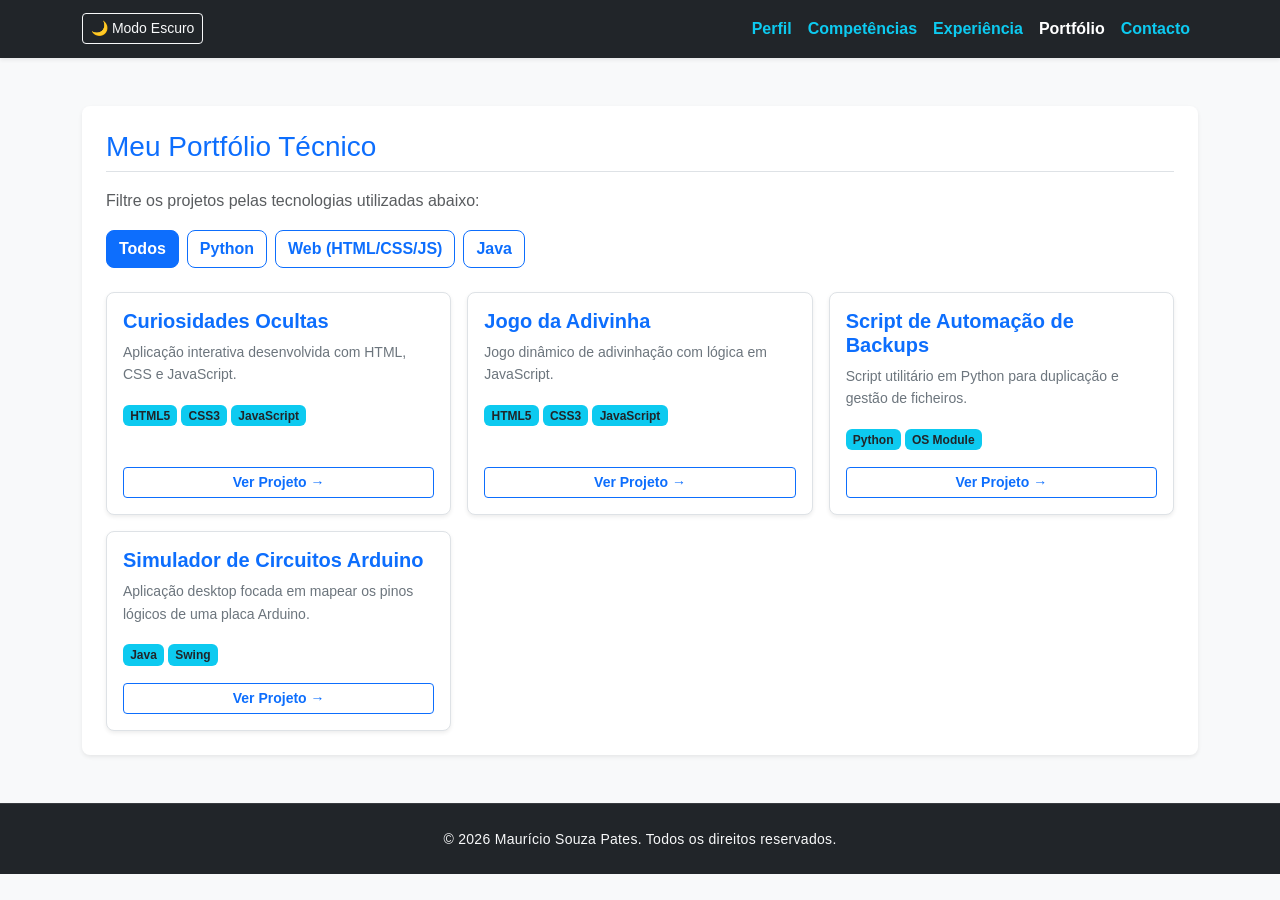
==== portfolio.html @ a105e488 "acerto da pasta de origem" ====
<!DOCTYPE html>
<html lang="pt-PT">
<head>
    <meta charset="UTF-8">
    <meta name="viewport" content="width=device-width, initial-scale=1.0">
    <title>Portfólio Técnico | Maurício Souza Pates</title>
    

    <link rel="stylesheet" href="bootstrap-5.3.8-dist/css/bootstrap.min.css">
    <link rel="stylesheet" href="style.css">
    <link rel="icon" href="img/ico.png" type="image/x-icon">


</head>
<body class="bg-light text-dark">

    <!-- Cabeçalho / Navegação -->
    <header class="navbar navbar-expand-lg navbar-dark bg-dark sticky-top shadow-sm">
        <div class="container position-relative d-flex justify-content-between align-items-center">
            
            <!-- Lado Esquerdo -->
            <div>
                <button id="theme-toggle" class="btn btn-outline-light btn-sm">🌙 Modo Escuro</button>
            </div>

            

            <!-- Lado Direito -->
            <div class="navbar-nav ms-auto">
                <a class="nav-link" href="index.html#perfil">Perfil</a>
                <a class="nav-link" href="index.html#competencias">Competências</a>
                <a class="nav-link" href="index.html#experiencia">Experiência</a>
                <a class="nav-link active text-info fw-bold" href="portfolio.html">Portfólio</a>
                <a class="nav-link" href="index.html#contacto">Contacto</a>
            </div>

        </div>
    </header>

    <main class="container my-5">
        <!-- Secção Portfólio Dinâmico -->
        <section id="portfolio" class="mb-5">
            <div class="card shadow-sm border-0 p-4">
                <h1 class="h3 text-primary border-bottom pb-2 mb-3">Meu Portfólio Técnico</h1>
                <p class="text-muted mb-3">Filtre os projetos pelas tecnologias utilizadas abaixo:</p>
                
                <!-- Botões de Filtragem -->
                <div class="d-flex gap-2 mb-4 flex-wrap">
                    <button class="btn btn-outline-primary btn-filter active" data-filter="all">Todos</button>
                    <button class="btn btn-outline-primary btn-filter" data-filter="Python">Python</button>
                    <button class="btn btn-outline-primary btn-filter" data-filter="Web">Web (HTML/CSS/JS)</button>
                    <button class="btn btn-outline-primary btn-filter" data-filter="Java">Java</button>
                </div>

                <!-- Container Flex/Grid do Bootstrap para Injeção pelo JS -->
                <div id="portfolio-container" class="row g-3">
                    <!-- Ficheiros injetados via script.js -->
                </div>
            </div>
        </section>
    </main>

    <!-- Rodapé -->
    <footer class="bg-dark text-light text-center py-4 mt-auto">
        <div class="container">
            <p class="mb-0 small">&copy; 2026 Maurício Souza Pates. Todos os direitos reservados.</p>
        </div>
    </footer>

    <!-- Scripts -->
    <script src="bootstrap-5.3.8-dist/js/bootstrap.bundle.min.js"></script>
    <script src="script.js"></script>
</body>
</html>
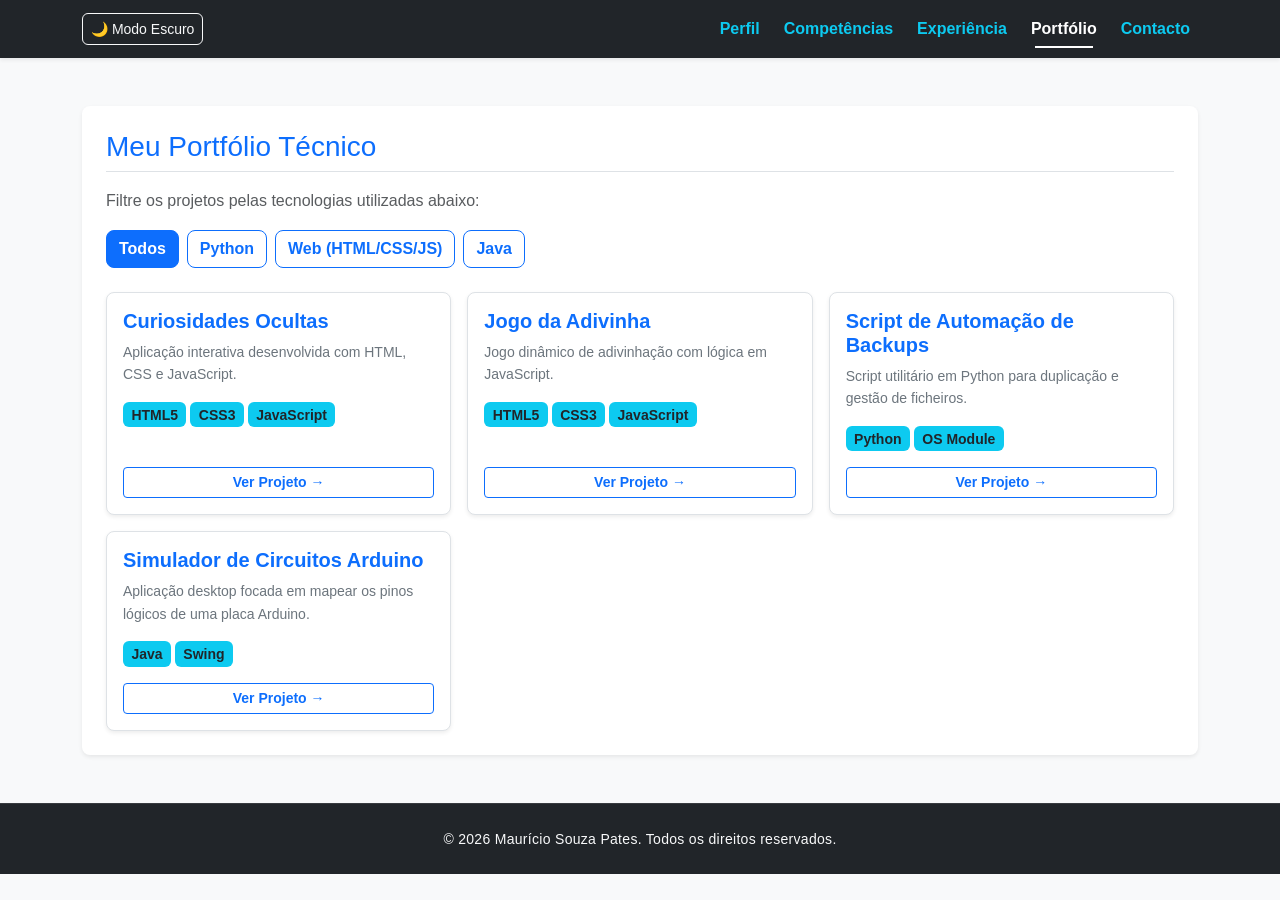
==== commit 42ab7474: "Atualização com os critérios do curso" ====
--- a/portfolio.html
+++ b/portfolio.html
@@ -5,35 +5,44 @@
     <meta name="viewport" content="width=device-width, initial-scale=1.0">
     <title>Portfólio Técnico | Maurício Souza Pates</title>
     
-
     <link rel="stylesheet" href="bootstrap-5.3.8-dist/css/bootstrap.min.css">
     <link rel="stylesheet" href="style.css">
     <link rel="icon" href="img/ico.png" type="image/x-icon">
+</head>
 
+<!-- Toast de Feedback -->
+<div class="toast-container position-fixed bottom-0 end-0 p-3">
+  <div id="filterToast" class="toast align-items-center text-bg-primary border-0" role="alert" aria-live="assertive" aria-atomic="true">
+    <div class="d-flex">
+      <div class="toast-body" id="toastMessage">
+        Filtro aplicado com sucesso!
+      </div>
+      <button type="button" class="btn-close btn-close-white me-2 m-auto" data-bs-dismiss="toast" aria-label="Close"></button>
+    </div>
+  </div>
+</div>
 
-</head>
 <body class="bg-light text-dark">
 
-    <!-- Cabeçalho / Navegação -->
+    <!-- Cabeçalho / Navegação Responsiva -->
     <header class="navbar navbar-expand-lg navbar-dark bg-dark sticky-top shadow-sm">
-        <div class="container position-relative d-flex justify-content-between align-items-center">
+        <div class="container">
+
+            <button id="themeToggle" class="btn-theme">🌙 Modo Escuro</button>
             
-            <!-- Lado Esquerdo -->
-            <div>
-                <button id="theme-toggle" class="btn btn-outline-light btn-sm">🌙 Modo Escuro</button>
-            </div>
+            <button class="navbar-toggler" type="button" data-bs-toggle="collapse" data-bs-target="#navbarNav" aria-controls="navbarNav" aria-expanded="false" aria-label="Alternar navegação">
+                <span class="navbar-toggler-icon"></span>
+            </button>
 
-            
-
-            <!-- Lado Direito -->
-            <div class="navbar-nav ms-auto">
-                <a class="nav-link" href="index.html#perfil">Perfil</a>
-                <a class="nav-link" href="index.html#competencias">Competências</a>
-                <a class="nav-link" href="index.html#experiencia">Experiência</a>
-                <a class="nav-link active text-info fw-bold" href="portfolio.html">Portfólio</a>
-                <a class="nav-link" href="index.html#contacto">Contacto</a>
-            </div>
-
+            <nav class="collapse navbar-collapse" id="navbarNav">
+                <ul class="navbar-menu navbar-nav ms-auto gap-2">
+                    <li class="nav-item"><a class="nav-link" href="index.html#perfil">Perfil</a></li>
+                    <li class="nav-item"><a class="nav-link" href="index.html#competencias">Competências</a></li>
+                    <li class="nav-item"><a class="nav-link" href="index.html#experiencia">Experiência</a></li>
+                    <li class="nav-item"><a class="nav-link active text-info fw-bold" href="portfolio.html">Portfólio</a></li>     
+                    <li class="nav-item"><a class="nav-link" href="index.html#contacto">Contacto</a></li>
+                </ul>
+            </nav>  
         </div>
     </header>
 
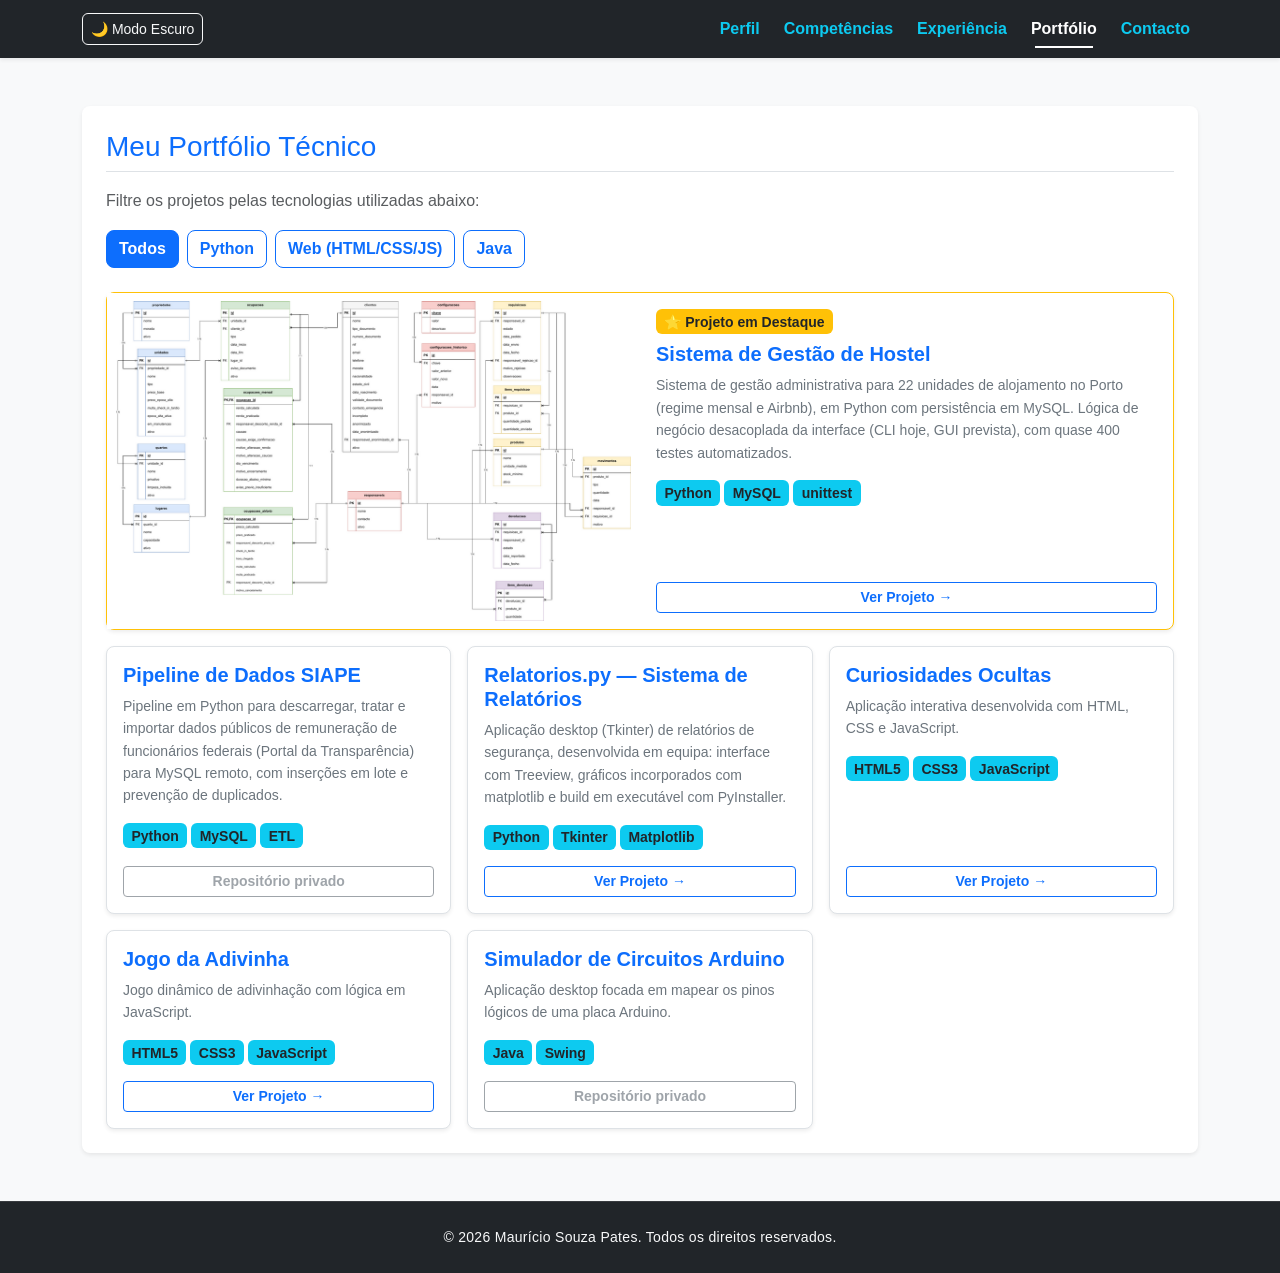
==== commit 8bb7280a: "Atualização do portifolio" ====
--- a/portfolio.html
+++ b/portfolio.html
@@ -4,7 +4,13 @@
     <meta charset="UTF-8">
     <meta name="viewport" content="width=device-width, initial-scale=1.0">
     <title>Portfólio Técnico | Maurício Souza Pates</title>
-    
+
+    <meta name="description" content="Projetos de Maurício Souza Pates em Python, bases de dados MySQL e desenvolvimento web — incluindo um sistema de gestão de alojamento e um pipeline de dados.">
+    <meta property="og:type" content="website">
+    <meta property="og:title" content="Portfólio Técnico | Maurício Souza Pates">
+    <meta property="og:description" content="Projetos em Python, MySQL e desenvolvimento web, produzidos no curso TPSI (IEFP Porto) e em iniciativa própria.">
+    <meta property="og:image" content="https://mauriciopates.github.io/CV_Html/img/Perfil.png">
+
     <link rel="stylesheet" href="bootstrap-5.3.8-dist/css/bootstrap.min.css">
     <link rel="stylesheet" href="style.css">
     <link rel="icon" href="img/ico.png" type="image/x-icon">
@@ -69,6 +75,21 @@
         </section>
     </main>
 
+    <!-- Modal para ampliar a imagem do projeto em destaque -->
+    <div class="modal fade" id="imageModal" tabindex="-1" aria-hidden="true">
+        <div class="modal-dialog modal-xl modal-dialog-centered">
+            <div class="modal-content bg-white">
+                <div class="modal-header">
+                    <h5 class="modal-title text-dark" id="imageModalLabel">Diagrama</h5>
+                    <button type="button" class="btn-close" data-bs-dismiss="modal" aria-label="Close"></button>
+                </div>
+                <div class="modal-body text-center">
+                    <img id="imageModalImg" src="" alt="" class="img-fluid">
+                </div>
+            </div>
+        </div>
+    </div>
+
     <!-- Rodapé -->
     <footer class="bg-dark text-light text-center py-4 mt-auto">
         <div class="container">
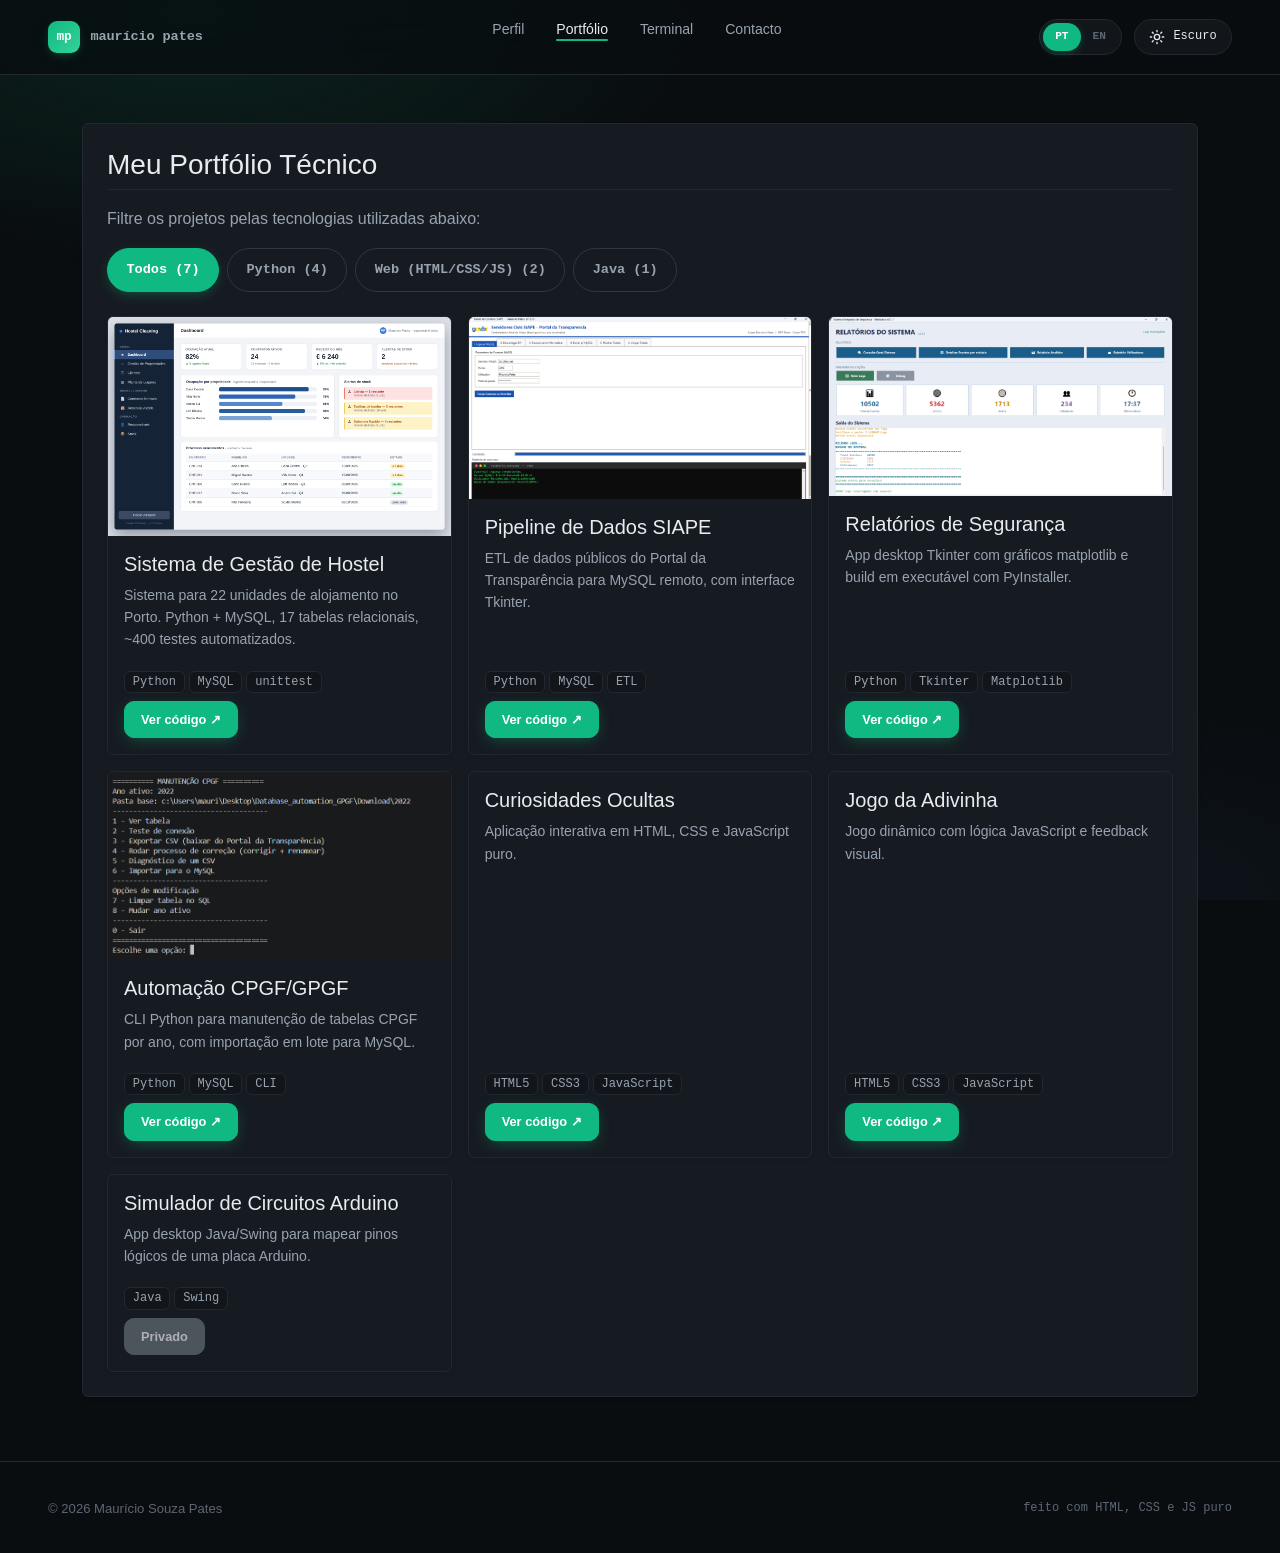
==== commit 6e92451b: "Mudança total de layout e modernização da pagina" ====
--- a/portfolio.html
+++ b/portfolio.html
@@ -4,78 +4,71 @@
     <meta charset="UTF-8">
     <meta name="viewport" content="width=device-width, initial-scale=1.0">
     <title>Portfólio Técnico | Maurício Souza Pates</title>
-
-    <meta name="description" content="Projetos de Maurício Souza Pates em Python, bases de dados MySQL e desenvolvimento web — incluindo um sistema de gestão de alojamento e um pipeline de dados.">
-    <meta property="og:type" content="website">
-    <meta property="og:title" content="Portfólio Técnico | Maurício Souza Pates">
-    <meta property="og:description" content="Projetos em Python, MySQL e desenvolvimento web, produzidos no curso TPSI (IEFP Porto) e em iniciativa própria.">
-    <meta property="og:image" content="https://mauriciopates.github.io/CV_Html/img/Perfil.png">
-
+    <meta name="description" content="Projetos de Maurício Souza Pates em Python, bases de dados MySQL e desenvolvimento web.">
     <link rel="stylesheet" href="bootstrap-5.3.8-dist/css/bootstrap.min.css">
     <link rel="stylesheet" href="style.css">
-    <link rel="icon" href="img/ico.png" type="image/x-icon">
+    <link rel="icon" href="img/favicon.ico" sizes="any">
+    <link rel="icon" type="image/png" sizes="32x32" href="img/favicon-32x32.png">
+    <link rel="icon" type="image/png" sizes="16x16" href="img/favicon-16x16.png">
+    <link rel="apple-touch-icon" sizes="180x180" href="img/apple-touch-icon.png">
+    <script>
+      (function () {
+        try {
+          var saved = localStorage.getItem('theme');
+          document.documentElement.setAttribute('data-theme', saved || 'dark');
+          var lang = localStorage.getItem('lang') || 'pt';
+          document.documentElement.setAttribute('lang', lang === 'pt' ? 'pt-PT' : 'en');
+        } catch (e) { document.documentElement.setAttribute('data-theme', 'dark'); }
+      })();
+    </script>
 </head>
 
-<!-- Toast de Feedback -->
-<div class="toast-container position-fixed bottom-0 end-0 p-3">
-  <div id="filterToast" class="toast align-items-center text-bg-primary border-0" role="alert" aria-live="assertive" aria-atomic="true">
-    <div class="d-flex">
-      <div class="toast-body" id="toastMessage">
-        Filtro aplicado com sucesso!
-      </div>
-      <button type="button" class="btn-close btn-close-white me-2 m-auto" data-bs-dismiss="toast" aria-label="Close"></button>
-    </div>
-  </div>
-</div>
+<body>
 
-<body class="bg-light text-dark">
-
-    <!-- Cabeçalho / Navegação Responsiva -->
-    <header class="navbar navbar-expand-lg navbar-dark bg-dark sticky-top shadow-sm">
-        <div class="container">
-
-            <button id="themeToggle" class="btn-theme">🌙 Modo Escuro</button>
-            
-            <button class="navbar-toggler" type="button" data-bs-toggle="collapse" data-bs-target="#navbarNav" aria-controls="navbarNav" aria-expanded="false" aria-label="Alternar navegação">
-                <span class="navbar-toggler-icon"></span>
+    <nav class="nav">
+        <a href="index.html" class="nav-logo">
+            <span class="logo-mark">mp</span>
+            <span class="logo-text">maurício pates</span>
+        </a>
+        <ul class="nav-links">
+            <li><a href="index.html" data-i18n="nav.profile">Perfil</a></li>
+            <li><a href="portfolio.html" class="active" data-i18n="nav.portfolio">Portfólio</a></li>
+            <li><a href="terminal.html" data-i18n="nav.terminal">Terminal</a></li>
+            <li><a href="contacto.html" data-i18n="nav.contact">Contacto</a></li>
+        </ul>
+        <div class="nav-actions">
+            <div class="lang-switch" role="group" aria-label="Idioma">
+                <button class="lang active" data-lang="pt">PT</button>
+                <button class="lang" data-lang="en">EN</button>
+            </div>
+            <button id="themeToggle" class="theme-toggle" data-i18n-aria="nav.theme.aria" aria-label="Alternar tema">
+                <svg width="16" height="16" viewBox="0 0 24 24" fill="none" stroke="currentColor" stroke-width="2" stroke-linecap="round" stroke-linejoin="round">
+                    <circle cx="12" cy="12" r="4"/>
+                    <path d="M12 2v2M12 20v2M4.93 4.93l1.41 1.41M17.66 17.66l1.41 1.41M2 12h2M20 12h2M6.34 17.66l-1.41 1.41M19.07 4.93l-1.41 1.41"/>
+                </svg>
+                <span id="themeLabel" data-i18n="nav.theme.dark">Escuro</span>
             </button>
-
-            <nav class="collapse navbar-collapse" id="navbarNav">
-                <ul class="navbar-menu navbar-nav ms-auto gap-2">
-                    <li class="nav-item"><a class="nav-link" href="index.html#perfil">Perfil</a></li>
-                    <li class="nav-item"><a class="nav-link" href="index.html#competencias">Competências</a></li>
-                    <li class="nav-item"><a class="nav-link" href="index.html#experiencia">Experiência</a></li>
-                    <li class="nav-item"><a class="nav-link active text-info fw-bold" href="portfolio.html">Portfólio</a></li>     
-                    <li class="nav-item"><a class="nav-link" href="index.html#contacto">Contacto</a></li>
-                </ul>
-            </nav>  
         </div>
-    </header>
+    </nav>
 
     <main class="container my-5">
-        <!-- Secção Portfólio Dinâmico -->
         <section id="portfolio" class="mb-5">
             <div class="card shadow-sm border-0 p-4">
-                <h1 class="h3 text-primary border-bottom pb-2 mb-3">Meu Portfólio Técnico</h1>
-                <p class="text-muted mb-3">Filtre os projetos pelas tecnologias utilizadas abaixo:</p>
-                
-                <!-- Botões de Filtragem -->
+                <h1 class="h3 text-primary border-bottom pb-2 mb-3" data-i18n="portfolio.title">Meu Portfólio Técnico</h1>
+                <p class="text-muted mb-3" data-i18n="portfolio.filter.hint">Filtre os projetos pelas tecnologias utilizadas abaixo:</p>
+
                 <div class="d-flex gap-2 mb-4 flex-wrap">
-                    <button class="btn btn-outline-primary btn-filter active" data-filter="all">Todos</button>
+                    <button class="btn btn-outline-primary btn-filter active" data-filter="all" data-i18n="portfolio.filter.all">Todos</button>
                     <button class="btn btn-outline-primary btn-filter" data-filter="Python">Python</button>
-                    <button class="btn btn-outline-primary btn-filter" data-filter="Web">Web (HTML/CSS/JS)</button>
+                    <button class="btn btn-outline-primary btn-filter" data-filter="Web" data-i18n="portfolio.filter.web">Web (HTML/CSS/JS)</button>
                     <button class="btn btn-outline-primary btn-filter" data-filter="Java">Java</button>
                 </div>
 
-                <!-- Container Flex/Grid do Bootstrap para Injeção pelo JS -->
-                <div id="portfolio-container" class="row g-3">
-                    <!-- Ficheiros injetados via script.js -->
-                </div>
+                <div id="portfolio-container" class="row g-3"></div>
             </div>
         </section>
     </main>
 
-    <!-- Modal para ampliar a imagem do projeto em destaque -->
     <div class="modal fade" id="imageModal" tabindex="-1" aria-hidden="true">
         <div class="modal-dialog modal-xl modal-dialog-centered">
             <div class="modal-content bg-white">
@@ -90,14 +83,13 @@
         </div>
     </div>
 
-    <!-- Rodapé -->
-    <footer class="bg-dark text-light text-center py-4 mt-auto">
-        <div class="container">
-            <p class="mb-0 small">&copy; 2026 Maurício Souza Pates. Todos os direitos reservados.</p>
+    <footer class="footer">
+        <div class="footer-inner">
+            <span>© 2026 Maurício Souza Pates</span>
+            <span class="footer-mono" data-i18n="footer.made">feito com HTML, CSS e JS puro</span>
         </div>
     </footer>
 
-    <!-- Scripts -->
     <script src="bootstrap-5.3.8-dist/js/bootstrap.bundle.min.js"></script>
     <script src="script.js"></script>
 </body>
--- a/style.css
+++ b/style.css
@@ -0,0 +1,1743 @@
+/* ============================================================
+   RESET + VARIÁVEIS
+============================================================ */
+*, *::before, *::after { box-sizing: border-box; margin: 0; padding: 0; }
+
+:root {
+  --bg: #0a0d10;
+  --bg-soft: #12161b;
+  --bg-elev: #161b22;
+  --bg-elev-2: #1c222b;
+  --border: #222831;
+  --border-strong: #2f3742;
+  --text: #e8ecf1;
+  --text-dim: #98a3b0;
+  --text-faint: #5c6773;
+
+  --accent: #10b981;
+  --accent-2: #34d399;
+  --accent-soft: rgba(16, 185, 129, 0.14);
+  --accent-glow: rgba(16, 185, 129, 0.45);
+  --danger: #ef4444;
+
+  --font-sans: 'Inter', -apple-system, BlinkMacSystemFont, 'Segoe UI', sans-serif;
+  --font-mono: 'JetBrains Mono', 'Fira Code', 'SF Mono', Consolas, monospace;
+
+  --radius: 14px;
+  --radius-sm: 8px;
+  --radius-lg: 20px;
+  --transition: 220ms cubic-bezier(0.4, 0, 0.2, 1);
+  --transition-slow: 420ms cubic-bezier(0.22, 1, 0.36, 1);
+
+  --shadow-sm: 0 1px 2px rgba(0, 0, 0, 0.12), 0 2px 6px rgba(0, 0, 0, 0.08);
+  --shadow-md: 0 4px 12px rgba(0, 0, 0, 0.18), 0 12px 32px -12px rgba(0, 0, 0, 0.35);
+  --shadow-lg: 0 20px 60px -20px rgba(0, 0, 0, 0.55), 0 8px 20px -8px rgba(0, 0, 0, 0.3);
+}
+
+[data-theme="light"] {
+  --bg: #f7f8fa;
+  --bg-soft: #eef0f4;
+  --bg-elev: #ffffff;
+  --bg-elev-2: #f9fafb;
+  --border: #e2e5eb;
+  --border-strong: #d0d5de;
+  --text: #0f1419;
+  --text-dim: #4a5560;
+  --text-faint: #8b95a1;
+  --accent: #10b981;
+  --accent-2: #059669;
+  --accent-soft: rgba(16, 185, 129, 0.1);
+  --accent-glow: rgba(16, 185, 129, 0.35);
+  --danger: #ef4444;
+
+  --shadow-sm: 0 1px 2px rgba(15, 20, 25, 0.04), 0 2px 6px rgba(15, 20, 25, 0.03);
+  --shadow-md: 0 4px 12px rgba(15, 20, 25, 0.06), 0 12px 32px -12px rgba(15, 20, 25, 0.1);
+  --shadow-lg: 0 20px 60px -20px rgba(15, 20, 25, 0.18), 0 8px 20px -8px rgba(15, 20, 25, 0.08);
+}
+
+html {
+  scroll-behavior: smooth;
+  scroll-padding-top: 90px;
+}
+
+body {
+  font-family: var(--font-sans);
+  background: var(--bg);
+  color: var(--text);
+  line-height: 1.6;
+  min-height: 100vh;
+  overflow-x: hidden;
+  -webkit-font-smoothing: antialiased;
+  -moz-osx-font-smoothing: grayscale;
+  text-rendering: optimizeLegibility;
+  transition: background var(--transition), color var(--transition);
+  -webkit-tap-highlight-color: transparent;
+}
+
+body::before {
+  content: '';
+  position: fixed;
+  inset: 0;
+  background:
+    radial-gradient(ellipse 70% 50% at 15% 0%, var(--accent-soft), transparent 60%),
+    radial-gradient(ellipse 60% 40% at 85% 100%, rgba(96, 165, 250, 0.05), transparent 60%);
+  pointer-events: none;
+  z-index: 0;
+}
+
+a { color: inherit; text-decoration: none; transition: color var(--transition); }
+.hidden { display: none !important; }
+.mono { font-family: var(--font-mono); }
+
+::selection { background: var(--accent); color: #ffffff; }
+
+:focus-visible {
+  outline: 2px solid var(--accent);
+  outline-offset: 3px;
+  border-radius: 4px;
+}
+
+::-webkit-scrollbar { width: 10px; height: 10px; }
+::-webkit-scrollbar-track { background: transparent; }
+::-webkit-scrollbar-thumb {
+  background: var(--border-strong);
+  border-radius: 10px;
+  border: 2px solid var(--bg);
+}
+::-webkit-scrollbar-thumb:hover { background: var(--accent); }
+
+/* ============================================================
+   BOOT SCREEN
+============================================================ */
+.boot-screen {
+  position: fixed;
+  inset: 0;
+  background: var(--bg);
+  display: flex;
+  align-items: center;
+  justify-content: center;
+  z-index: 9999;
+  transition: opacity 500ms ease, visibility 500ms ease;
+}
+.boot-screen.done { opacity: 0; visibility: hidden; pointer-events: none; }
+
+.boot-inner {
+  width: min(360px, 85vw);
+  position: relative;
+  text-align: center;
+}
+
+.boot-mark {
+  display: flex;
+  justify-content: center;
+  gap: 8px;
+  margin-bottom: 2.25rem;
+}
+.boot-dot {
+  width: 9px;
+  height: 9px;
+  border-radius: 50%;
+  background: var(--accent);
+  animation: bootPulse 1.4s ease-in-out infinite;
+}
+.boot-dot:nth-child(2) { animation-delay: 0.15s; }
+.boot-dot:nth-child(3) { animation-delay: 0.3s; }
+
+@keyframes bootPulse {
+  0%, 100% { opacity: 0.25; transform: scale(0.8); }
+  50% { opacity: 1; transform: scale(1.15); }
+}
+
+.boot-line {
+  display: flex;
+  justify-content: space-between;
+  align-items: baseline;
+  margin-bottom: 0.85rem;
+  font-family: var(--font-mono);
+  font-size: 0.75rem;
+  color: var(--text-dim);
+}
+.boot-label { letter-spacing: 0.05em; text-transform: lowercase; }
+.boot-percent { color: var(--accent); font-weight: 600; font-size: 0.85rem; }
+
+.boot-track {
+  height: 3px;
+  background: var(--border);
+  border-radius: 3px;
+  overflow: hidden;
+  margin-bottom: 1.5rem;
+}
+.boot-bar {
+  height: 100%;
+  width: 0;
+  background: linear-gradient(90deg, var(--accent), #60a5fa);
+  border-radius: 3px;
+  transition: width 250ms ease;
+  box-shadow: 0 0 12px var(--accent-glow);
+}
+
+.boot-log {
+  font-family: var(--font-mono);
+  font-size: 0.7rem;
+  color: var(--text-faint);
+  max-height: 60px;
+  overflow: hidden;
+  text-align: left;
+}
+.boot-log div { margin-bottom: 2px; }
+.boot-log .ok { color: var(--accent); }
+
+.boot-skip {
+  position: absolute;
+  bottom: -3rem;
+  left: 50%;
+  transform: translateX(-50%);
+  background: transparent;
+  border: 1px solid var(--border);
+  color: var(--text-faint);
+  padding: 0.4rem 0.85rem;
+  border-radius: 6px;
+  font-family: var(--font-mono);
+  font-size: 0.7rem;
+  cursor: pointer;
+  transition: all var(--transition);
+}
+.boot-skip:hover { color: var(--accent); border-color: var(--accent); }
+
+/* ============================================================
+   APP
+============================================================ */
+.app { position: relative; z-index: 1; }
+.app.hidden { opacity: 0; pointer-events: none; }
+.app:not(.hidden) { opacity: 1; transition: opacity 600ms ease; }
+
+/* ============================================================
+   NAV
+============================================================ */
+.nav {
+  position: sticky;
+  top: 0;
+  display: flex;
+  align-items: center;
+  justify-content: space-between;
+  padding: 1rem clamp(1rem, 4vw, 3rem);
+  background: color-mix(in srgb, var(--bg) 78%, transparent);
+  backdrop-filter: blur(18px) saturate(140%);
+  -webkit-backdrop-filter: blur(18px) saturate(140%);
+  border-bottom: 1px solid var(--border);
+  z-index: 100;
+}
+.nav-logo {
+  display: flex;
+  align-items: center;
+  gap: 0.65rem;
+  font-weight: 600;
+}
+.logo-mark {
+  display: inline-grid;
+  place-items: center;
+  width: 32px;
+  height: 32px;
+  border-radius: 9px;
+  background: linear-gradient(135deg, var(--accent), var(--accent-2));
+  color: #ffffff;
+  font-family: var(--font-mono);
+  font-size: 0.8rem;
+  font-weight: 700;
+  letter-spacing: -0.02em;
+  box-shadow: 0 4px 12px -4px var(--accent-glow);
+  transition: transform var(--transition);
+}
+.nav-logo:hover .logo-mark { transform: rotate(-6deg) scale(1.05); }
+.logo-text {
+  font-family: var(--font-mono);
+  font-size: 0.85rem;
+  color: var(--text-dim);
+  letter-spacing: -0.01em;
+}
+
+.nav-links {
+  display: flex;
+  gap: 2rem;
+  list-style: none;
+}
+.nav-links a {
+  font-size: 0.88rem;
+  font-weight: 500;
+  color: var(--text-dim);
+  position: relative;
+  padding-bottom: 4px;
+  transition: color var(--transition);
+}
+.nav-links a::after {
+  content: '';
+  position: absolute;
+  left: 0; right: 0; bottom: 0;
+  height: 2px;
+  background: var(--accent);
+  border-radius: 2px;
+  transform: scaleX(0);
+  transform-origin: left;
+  transition: transform var(--transition);
+}
+.nav-links a:hover,
+.nav-links a.active { color: var(--text); }
+.nav-links a:hover::after,
+.nav-links a.active::after { transform: scaleX(1); }
+
+.nav-actions { display: flex; align-items: center; gap: 0.75rem; }
+
+.lang-switch {
+  display: flex;
+  background: var(--bg-soft);
+  border: 1px solid var(--border);
+  border-radius: 999px;
+  padding: 3px;
+}
+.lang {
+  background: transparent;
+  border: none;
+  color: var(--text-faint);
+  font-family: var(--font-mono);
+  font-size: 0.7rem;
+  font-weight: 600;
+  padding: 5px 12px;
+  border-radius: 999px;
+  cursor: pointer;
+  transition: all var(--transition);
+}
+.lang:hover:not(.active) { color: var(--text); }
+.lang.active {
+  background: var(--accent);
+  color: #ffffff;
+  box-shadow: 0 2px 8px -2px var(--accent-glow);
+}
+
+.theme-toggle {
+  display: flex;
+  align-items: center;
+  gap: 0.5rem;
+  background: var(--bg-soft);
+  border: 1px solid var(--border);
+  color: var(--text);
+  padding: 0.45rem 0.9rem;
+  border-radius: 999px;
+  cursor: pointer;
+  font-family: var(--font-mono);
+  font-size: 0.75rem;
+  transition: all var(--transition);
+}
+.theme-toggle:hover {
+  border-color: var(--accent);
+  color: var(--accent);
+  transform: translateY(-1px);
+}
+.theme-toggle svg { transition: transform 500ms cubic-bezier(0.4, 0, 0.2, 1); }
+.theme-toggle:hover svg { transform: rotate(45deg); }
+
+/* ============================================================
+   HERO LANDING
+============================================================ */
+.hero-landing {
+  padding: clamp(2.5rem, 7vw, 6rem) clamp(1rem, 4vw, 3rem) clamp(3rem, 8vw, 6rem);
+  max-width: 1300px;
+  margin: 0 auto;
+}
+.hero-grid {
+  display: grid;
+  grid-template-columns: 1.3fr 1fr;
+  gap: clamp(2rem, 5vw, 5rem);
+  align-items: center;
+}
+
+.hero-eyebrow {
+  display: inline-flex;
+  align-items: center;
+  gap: 0.5rem;
+  padding: 0.45rem 1rem;
+  background: var(--accent-soft);
+  border: 1px solid color-mix(in srgb, var(--accent) 30%, transparent);
+  border-radius: 999px;
+  color: var(--accent-2);
+  font-family: var(--font-mono);
+  font-size: 0.75rem;
+  font-weight: 500;
+  margin-bottom: 1.75rem;
+}
+.pulse-dot {
+  width: 7px;
+  height: 7px;
+  border-radius: 50%;
+  background: var(--accent);
+  box-shadow: 0 0 0 0 var(--accent-glow);
+  animation: pulse 2s ease-out infinite;
+}
+@keyframes pulse {
+  0% { box-shadow: 0 0 0 0 var(--accent-glow); }
+  100% { box-shadow: 0 0 0 10px transparent; }
+}
+
+.hero-name {
+  font-size: clamp(2.5rem, 6vw, 4.5rem);
+  font-weight: 800;
+  line-height: 1.05;
+  letter-spacing: -0.035em;
+  margin-bottom: 1.25rem;
+}
+.hero-surname {
+  font-family: var(--font-mono);
+  color: var(--accent);
+  font-weight: 600;
+  letter-spacing: -0.02em;
+}
+.hero-role {
+  font-size: 1rem;
+  color: var(--text-dim);
+  margin-bottom: 1.75rem;
+}
+.hero-role .mono { color: var(--text); font-weight: 600; }
+
+.hero-bio {
+  font-size: 1rem;
+  color: var(--text-dim);
+  max-width: 580px;
+  margin-bottom: 2.25rem;
+  line-height: 1.7;
+}
+.hero-bio strong { color: var(--text); font-weight: 600; }
+
+.hero-cta {
+  display: flex;
+  gap: 0.75rem;
+  flex-wrap: wrap;
+  margin-bottom: 3rem;
+}
+
+.hero-stats {
+  display: flex;
+  gap: clamp(1.75rem, 4vw, 3.5rem);
+  padding-top: 2rem;
+  border-top: 1px solid var(--border);
+}
+.stat { display: flex; flex-direction: column; }
+.stat-num {
+  font-family: var(--font-mono);
+  font-size: clamp(1.6rem, 3vw, 2.1rem);
+  font-weight: 700;
+  color: var(--text);
+  letter-spacing: -0.02em;
+  line-height: 1;
+  margin-bottom: 0.45rem;
+}
+.stat-lbl {
+  font-size: 0.7rem;
+  text-transform: uppercase;
+  letter-spacing: 0.12em;
+  color: var(--text-faint);
+}
+
+.hero-photo-frame {
+  position: relative;
+  border-radius: var(--radius-lg);
+  overflow: hidden;
+  aspect-ratio: 4/5;
+  border: 1px solid var(--border);
+  box-shadow: var(--shadow-lg);
+  transition: transform var(--transition-slow), box-shadow var(--transition-slow);
+}
+.hero-photo-frame:hover {
+  transform: translateY(-4px);
+  box-shadow:
+    0 30px 70px -20px rgba(0, 0, 0, 0.65),
+    0 0 0 1px color-mix(in srgb, var(--accent) 25%, transparent) inset;
+}
+.hero-photo-frame::before {
+  content: '';
+  position: absolute;
+  inset: 0;
+  background: linear-gradient(180deg, transparent 55%, rgba(0, 0, 0, 0.7) 100%);
+  z-index: 1;
+  pointer-events: none;
+}
+.hero-photo {
+  width: 100%;
+  height: 100%;
+  object-fit: cover;
+  display: block;
+}
+.hero-photo-badge {
+  position: absolute;
+  bottom: 1rem;
+  left: 1rem;
+  right: 1rem;
+  z-index: 2;
+  display: flex;
+  align-items: center;
+  gap: 0.55rem;
+  padding: 0.65rem 1rem;
+  background: rgba(10, 13, 16, 0.6);
+  backdrop-filter: blur(10px);
+  -webkit-backdrop-filter: blur(10px);
+  border: 1px solid rgba(255, 255, 255, 0.08);
+  border-radius: 10px;
+  color: #ffffff;
+  font-family: var(--font-mono);
+  font-size: 0.72rem;
+}
+.badge-dot {
+  width: 6px;
+  height: 6px;
+  border-radius: 50%;
+  background: var(--accent);
+  flex-shrink: 0;
+  box-shadow: 0 0 8px var(--accent-glow);
+}
+
+.hero-marquee {
+  margin-top: clamp(3.5rem, 6vw, 5.5rem);
+  overflow: hidden;
+  border-top: 1px solid var(--border);
+  border-bottom: 1px solid var(--border);
+  padding: 1.1rem 0;
+  mask-image: linear-gradient(90deg, transparent, #000 10%, #000 90%, transparent);
+  -webkit-mask-image: linear-gradient(90deg, transparent, #000 10%, #000 90%, transparent);
+}
+.marquee-track {
+  display: flex;
+  gap: 1.75rem;
+  animation: marquee 50s linear infinite;
+  white-space: nowrap;
+  font-family: var(--font-mono);
+  font-size: 0.85rem;
+  color: var(--text-faint);
+}
+.marquee-track span:nth-child(even) { color: var(--accent); opacity: 0.7; }
+@keyframes marquee {
+  from { transform: translateX(0); }
+  to { transform: translateX(-50%); }
+}
+
+/* ============================================================
+   SECTIONS
+============================================================ */
+.section {
+  padding: clamp(3.5rem, 7vw, 6rem) clamp(1rem, 4vw, 3rem);
+  max-width: 1300px;
+  margin: 0 auto;
+}
+.section-head { margin-bottom: 2.75rem; }
+.section-head-row {
+  display: flex;
+  justify-content: space-between;
+  align-items: end;
+  gap: 1rem;
+  flex-wrap: wrap;
+}
+.section-tag {
+  font-family: var(--font-mono);
+  font-size: 0.8rem;
+  color: var(--accent);
+  display: block;
+  margin-bottom: 0.6rem;
+  letter-spacing: 0.02em;
+}
+.section-head h2,
+.terminal-page-head h1,
+.contact-page-head h1 {
+  font-size: clamp(1.75rem, 4vw, 2.5rem);
+  font-weight: 700;
+  letter-spacing: -0.025em;
+  margin-bottom: 0.6rem;
+  line-height: 1.15;
+}
+.section-sub {
+  color: var(--text-dim);
+  font-size: 0.95rem;
+  max-width: 620px;
+  line-height: 1.65;
+}
+.section-sub code {
+  font-family: var(--font-mono);
+  background: var(--accent-soft);
+  color: var(--accent-2);
+  padding: 2px 7px;
+  border-radius: 5px;
+  font-size: 0.85em;
+}
+
+/* ============================================================
+   STACK
+============================================================ */
+.stack-icons {
+  display: grid;
+  grid-template-columns: repeat(auto-fit, minmax(120px, 1fr));
+  gap: 1rem;
+}
+.stack-item {
+  display: flex;
+  flex-direction: column;
+  align-items: center;
+  justify-content: center;
+  gap: 0.85rem;
+  padding: 1.5rem 0.85rem;
+  background: var(--bg-elev);
+  border: 1px solid var(--border);
+  border-radius: var(--radius);
+  transition: all var(--transition);
+  cursor: default;
+  position: relative;
+  overflow: hidden;
+}
+.stack-item::before {
+  content: '';
+  position: absolute;
+  inset: 0;
+  background: radial-gradient(circle at 50% 0%, var(--accent-soft), transparent 70%);
+  opacity: 0;
+  transition: opacity var(--transition);
+  pointer-events: none;
+}
+.stack-item:hover {
+  border-color: color-mix(in srgb, var(--accent) 40%, transparent);
+  transform: translateY(-5px);
+  box-shadow: 0 16px 36px -16px var(--accent-glow), var(--shadow-md);
+}
+.stack-item:hover::before { opacity: 1; }
+.stack-item img {
+  width: 48px;
+  height: 48px;
+  object-fit: contain;
+  transition: transform 400ms cubic-bezier(0.4, 0, 0.2, 1);
+  position: relative;
+  z-index: 1;
+}
+.stack-item:hover img { transform: scale(1.14) rotate(-3deg); }
+.stack-item-name {
+  font-family: var(--font-mono);
+  font-size: 0.72rem;
+  color: var(--text-dim);
+  font-weight: 500;
+  letter-spacing: 0.02em;
+  position: relative;
+  z-index: 1;
+  text-align: center;
+}
+
+[data-theme="dark"] .stack-item img[src*="microsoftsqlserver"],
+[data-theme="dark"] .stack-item img[src*="proxmox"] {
+  background: rgba(255, 255, 255, 0.04);
+  border-radius: 6px;
+  padding: 4px;
+}
+
+/* ============================================================
+   GRID DE PROJETOS
+============================================================ */
+.grid-projects {
+  display: grid;
+  grid-template-columns: repeat(auto-fit, minmax(300px, 1fr));
+  gap: 1.25rem;
+}
+.project-card {
+  background: var(--bg-elev);
+  border: 1px solid var(--border);
+  border-radius: var(--radius);
+  overflow: hidden;
+  display: flex;
+  flex-direction: column;
+  transition: all var(--transition);
+}
+.project-card:hover {
+  transform: translateY(-4px);
+  border-color: color-mix(in srgb, var(--accent) 40%, transparent);
+  box-shadow: var(--shadow-lg);
+}
+.project-thumb {
+  aspect-ratio: 16/10;
+  background: linear-gradient(135deg, var(--bg-soft), var(--bg-elev));
+  overflow: hidden;
+  border-bottom: 1px solid var(--border);
+}
+.project-thumb img {
+  width: 100%;
+  height: 100%;
+  object-fit: cover;
+  transition: transform var(--transition-slow);
+  cursor: zoom-in;
+}
+.project-card:hover .project-thumb img { transform: scale(1.04); }
+.project-body {
+  padding: 1.35rem;
+  display: flex;
+  flex-direction: column;
+  gap: 0.85rem;
+  flex: 1;
+}
+.project-title {
+  font-size: 1rem;
+  font-weight: 600;
+  color: var(--text);
+  letter-spacing: -0.01em;
+  line-height: 1.3;
+}
+.project-desc {
+  font-size: 0.85rem;
+  color: var(--text-dim);
+  line-height: 1.6;
+  flex: 1;
+}
+.project-tags { display: flex; flex-wrap: wrap; gap: 5px; }
+.tag {
+  font-family: var(--font-mono);
+  font-size: 0.68rem;
+  padding: 3px 9px;
+  border-radius: 5px;
+  background: var(--bg-soft);
+  border: 1px solid var(--border);
+  color: var(--text-dim);
+  transition: all var(--transition);
+}
+.project-card:hover .tag {
+  border-color: color-mix(in srgb, var(--accent) 25%, transparent);
+}
+.project-actions {
+  display: flex;
+  gap: 0.5rem;
+  padding-top: 0.85rem;
+  border-top: 1px solid var(--border);
+}
+
+/* ============================================================
+   BOTÕES
+============================================================ */
+.btn {
+  display: inline-flex;
+  align-items: center;
+  justify-content: center;
+  gap: 0.5rem;
+  padding: 0.75rem 1.35rem;
+  min-height: 44px;
+  border-radius: 10px;
+  font-family: var(--font-sans);
+  font-size: 0.9rem;
+  font-weight: 600;
+  border: 1px solid transparent;
+  cursor: pointer;
+  transition: all var(--transition);
+  text-decoration: none;
+  white-space: nowrap;
+  position: relative;
+}
+.btn:active { transform: translateY(0) scale(0.98); }
+
+.btn-primary {
+  background: var(--accent);
+  color: #ffffff;
+  border-color: var(--accent);
+  box-shadow: 0 4px 16px -4px var(--accent-glow);
+}
+.btn-primary:hover {
+  background: var(--accent-2);
+  border-color: var(--accent-2);
+  transform: translateY(-1px);
+  box-shadow: 0 8px 24px -6px var(--accent-glow);
+}
+
+.btn-ghost {
+  background: transparent;
+  color: var(--text);
+  border-color: var(--border-strong);
+}
+.btn-ghost:hover {
+  border-color: var(--accent);
+  color: var(--accent);
+  background: var(--accent-soft);
+}
+
+.btn-sm {
+  padding: 0.5rem 1rem;
+  min-height: 36px;
+  font-size: 0.8rem;
+}
+
+/* ============================================================
+   FEATURED CARD + ZOOM
+============================================================ */
+.featured-card {
+  position: relative;
+  display: grid;
+  grid-template-columns: 1.1fr 1fr;
+  gap: 0;
+  background: var(--bg-elev);
+  border: 1px solid var(--border);
+  border-radius: var(--radius);
+  overflow: hidden;
+  transition: border-color var(--transition), box-shadow var(--transition);
+}
+.featured-card:hover {
+  border-color: color-mix(in srgb, var(--accent) 50%, transparent);
+  box-shadow: var(--shadow-lg), 0 0 0 1px color-mix(in srgb, var(--accent) 20%, transparent);
+}
+
+.featured-thumb {
+  position: relative;
+  overflow: hidden;
+  background: linear-gradient(135deg, var(--bg-soft), var(--bg-elev));
+  cursor: zoom-in;
+  z-index: 5;
+  min-height: 320px;
+}
+.featured-thumb img {
+  width: 100%;
+  height: 100%;
+  object-fit: cover;
+  display: block;
+  transition: transform 500ms cubic-bezier(0.22, 1, 0.36, 1);
+  transform-origin: center;
+}
+.featured-thumb:hover img { transform: scale(1.05); }
+
+.featured-thumb.zoomed {
+  overflow: visible;
+  z-index: 60;
+}
+.featured-thumb.zoomed img {
+  position: fixed;
+  top: 50%;
+  left: 50%;
+  transform: translate(-50%, -50%) scale(1);
+  width: auto;
+  height: auto;
+  max-width: 80vw;
+  max-height: 80vh;
+  border-radius: var(--radius);
+  box-shadow: 0 40px 100px -20px rgba(0, 0, 0, 0.9);
+  z-index: 999;
+  cursor: zoom-out;
+  background: var(--bg-elev);
+}
+
+.featured-hint {
+  position: absolute;
+  bottom: 0.85rem;
+  left: 0.85rem;
+  padding: 0.35rem 0.75rem;
+  background: rgba(10, 13, 16, 0.7);
+  backdrop-filter: blur(8px);
+  -webkit-backdrop-filter: blur(8px);
+  border: 1px solid rgba(255, 255, 255, 0.1);
+  border-radius: 6px;
+  font-family: var(--font-mono);
+  font-size: 0.68rem;
+  color: #ffffff;
+  opacity: 0.85;
+  transition: all var(--transition);
+  pointer-events: none;
+  z-index: 11;
+}
+.featured-thumb:hover .featured-hint { opacity: 1; }
+
+.featured-body {
+  padding: clamp(1.75rem, 3vw, 2.75rem);
+  display: flex;
+  flex-direction: column;
+  gap: 1.1rem;
+  justify-content: center;
+}
+.featured-meta {
+  display: flex;
+  flex-wrap: wrap;
+  gap: 6px;
+  margin-bottom: 0.25rem;
+}
+.featured-body h3 {
+  font-size: clamp(1.25rem, 2.5vw, 1.65rem);
+  font-weight: 700;
+  letter-spacing: -0.02em;
+  line-height: 1.2;
+  color: var(--text);
+}
+.featured-desc {
+  font-size: 0.95rem;
+  color: var(--text-dim);
+  line-height: 1.7;
+}
+.featured-desc strong { color: var(--text); font-weight: 600; }
+.featured-actions {
+  display: flex;
+  gap: 0.6rem;
+  flex-wrap: wrap;
+  margin-top: 0.6rem;
+}
+
+.featured-terminal {
+  position: absolute;
+  left: 0;
+  right: 0;
+  bottom: 0;
+  background: #0d1117;
+  border-top: 1px solid #222831;
+  max-height: 0;
+  overflow: hidden;
+  transition: max-height 500ms cubic-bezier(0.22, 1, 0.36, 1), opacity 400ms ease;
+  opacity: 0;
+  z-index: 20;
+  font-family: var(--font-mono);
+  border-radius: 0 0 var(--radius) var(--radius);
+}
+.featured-terminal.open { max-height: 340px; opacity: 1; }
+.featured-terminal-bar {
+  display: flex;
+  align-items: center;
+  gap: 6px;
+  padding: 10px 16px;
+  background: #161b22;
+  border-bottom: 1px solid #222831;
+}
+.featured-terminal-bar .dot { width: 10px; height: 10px; }
+.featured-terminal-title {
+  margin: 0 auto;
+  font-size: 0.72rem;
+  color: #5c6773;
+  font-family: var(--font-sans);
+}
+.featured-terminal-close {
+  background: transparent;
+  border: none;
+  color: #5c6773;
+  font-size: 1.15rem;
+  cursor: pointer;
+  line-height: 1;
+  padding: 0 6px;
+  transition: color var(--transition);
+}
+.featured-terminal-close:hover { color: #f87171; }
+
+.featured-terminal-body {
+  padding: 1.1rem 1.35rem;
+  height: 260px;
+  overflow-y: auto;
+  color: #d4d4d4;
+  font-size: 0.8rem;
+  line-height: 1.65;
+  scrollbar-width: thin;
+  scrollbar-color: #2f3742 transparent;
+}
+.featured-terminal-body::-webkit-scrollbar { width: 6px; }
+.featured-terminal-body::-webkit-scrollbar-thumb { background: #2f3742; border-radius: 3px; }
+.featured-terminal-body .line { margin-bottom: 3px; white-space: pre-wrap; word-break: break-word; }
+.featured-terminal-body .prompt { color: #10b981; font-weight: 600; }
+.featured-terminal-body .path { color: #60a5fa; }
+.featured-terminal-body .cmd { color: #e8ecf1; }
+.featured-terminal-body .ok { color: #10b981; }
+.featured-terminal-body .warn { color: #fbbf24; }
+.featured-terminal-body .dim { color: #5c6773; }
+.featured-terminal-body .accent { color: #f472b6; }
+.featured-terminal-body .key { color: #60a5fa; }
+
+/* ============================================================
+   CARROSSEL DE PERCURSO
+============================================================ */
+.carousel-nav {
+  display: flex;
+  gap: 0.5rem;
+}
+.carousel-arrow {
+  display: grid;
+  place-items: center;
+  width: 44px;
+  height: 44px;
+  border-radius: 50%;
+  background: var(--bg-elev);
+  border: 1px solid var(--border-strong);
+  color: var(--text);
+  cursor: pointer;
+  transition: all var(--transition);
+}
+.carousel-arrow:hover:not(:disabled) {
+  border-color: var(--accent);
+  color: var(--accent);
+  transform: scale(1.06);
+  box-shadow: 0 8px 24px -8px var(--accent-glow);
+}
+.carousel-arrow:active:not(:disabled) { transform: scale(0.98); }
+.carousel-arrow:disabled { opacity: 0.3; cursor: not-allowed; }
+
+.carousel { position: relative; }
+.carousel-viewport {
+  overflow: hidden;
+  border-radius: var(--radius);
+  mask-image: linear-gradient(90deg, transparent, #000 4%, #000 96%, transparent);
+  -webkit-mask-image: linear-gradient(90deg, transparent, #000 4%, #000 96%, transparent);
+}
+.carousel-track {
+  display: flex;
+  gap: 1.25rem;
+  transition: transform 550ms cubic-bezier(0.22, 1, 0.36, 1);
+  will-change: transform;
+}
+
+.career-card {
+  flex: 0 0 calc((100% - 2.5rem) / 3);
+  background: var(--bg-elev);
+  border: 1px solid var(--border);
+  border-radius: var(--radius);
+  padding: 1.6rem;
+  display: flex;
+  flex-direction: column;
+  gap: 0.85rem;
+  transition: all var(--transition);
+  position: relative;
+}
+.career-card::before {
+  content: '';
+  position: absolute;
+  top: 0; left: 0; right: 0;
+  height: 2px;
+  background: linear-gradient(90deg, transparent, var(--accent), transparent);
+  opacity: 0;
+  transition: opacity var(--transition);
+}
+.career-card:hover {
+  border-color: color-mix(in srgb, var(--accent) 40%, transparent);
+  transform: translateY(-4px);
+  box-shadow: var(--shadow-lg);
+}
+.career-card:hover::before { opacity: 1; }
+
+.career-head {
+  display: flex;
+  justify-content: space-between;
+  align-items: center;
+  margin-bottom: 0.25rem;
+}
+.career-badge {
+  font-family: var(--font-mono);
+  font-size: 0.7rem;
+  font-weight: 600;
+  color: var(--accent-2);
+  background: var(--accent-soft);
+  border: 1px solid color-mix(in srgb, var(--accent) 30%, transparent);
+  padding: 3px 10px;
+  border-radius: 999px;
+  letter-spacing: 0.02em;
+}
+.career-type {
+  font-family: var(--font-mono);
+  font-size: 0.7rem;
+  color: var(--text-faint);
+}
+.career-role {
+  font-size: 1.05rem;
+  font-weight: 700;
+  letter-spacing: -0.01em;
+  color: var(--text);
+  line-height: 1.3;
+}
+.career-company {
+  font-size: 0.88rem;
+  font-weight: 600;
+  color: var(--accent);
+}
+.career-meta {
+  font-size: 0.78rem;
+  color: var(--text-faint);
+  font-family: var(--font-mono);
+}
+.career-desc {
+  font-size: 0.85rem;
+  color: var(--text-dim);
+  line-height: 1.65;
+  flex: 1;
+}
+.career-tags {
+  display: flex;
+  flex-wrap: wrap;
+  gap: 5px;
+  padding-top: 0.85rem;
+  border-top: 1px solid var(--border);
+}
+
+.carousel-dots {
+  display: flex;
+  justify-content: center;
+  gap: 8px;
+  margin-top: 1.75rem;
+}
+.carousel-dot {
+  width: 8px;
+  height: 8px;
+  border-radius: 50%;
+  background: var(--border-strong);
+  border: none;
+  cursor: pointer;
+  padding: 0;
+  transition: all var(--transition);
+}
+.carousel-dot:hover { background: var(--text-faint); }
+.carousel-dot.active {
+  background: var(--accent);
+  width: 26px;
+  border-radius: 4px;
+  box-shadow: 0 0 12px var(--accent-glow);
+}
+
+/* ============================================================
+   CERTIFICADOS
+============================================================ */
+.certs-grid {
+  display: grid;
+  grid-template-columns: repeat(auto-fit, minmax(280px, 1fr));
+  gap: 1rem;
+}
+
+.cert-card {
+  position: relative;
+  background: var(--bg-elev);
+  border: 1px solid var(--border);
+  border-radius: var(--radius);
+  padding: 1.35rem;
+  display: flex;
+  flex-direction: column;
+  gap: 0.85rem;
+  cursor: pointer;
+  transition: all var(--transition);
+  overflow: hidden;
+  outline: none;
+}
+.cert-card::before {
+  content: '';
+  position: absolute;
+  left: 0;
+  top: 0;
+  bottom: 0;
+  width: 3px;
+  background: var(--cert-color, var(--accent));
+  opacity: 0.4;
+  transition: opacity var(--transition);
+}
+.cert-card:hover,
+.cert-card:focus-visible {
+  border-color: color-mix(in srgb, var(--cert-color, var(--accent)) 55%, transparent);
+  transform: translateY(-3px);
+  box-shadow: 0 18px 40px -18px color-mix(in srgb, var(--cert-color, var(--accent)) 40%, transparent),
+              var(--shadow-md);
+}
+.cert-card:hover::before,
+.cert-card:focus-visible::before { opacity: 1; }
+
+.cert-card.open {
+  border-color: color-mix(in srgb, var(--cert-color, var(--accent)) 65%, transparent);
+  box-shadow: 0 22px 50px -22px color-mix(in srgb, var(--cert-color, var(--accent)) 45%, transparent),
+              var(--shadow-md);
+}
+.cert-card.open::before { opacity: 1; }
+
+.cert-head {
+  display: flex;
+  align-items: center;
+  gap: 0.85rem;
+}
+.cert-logo {
+  display: grid;
+  place-items: center;
+  width: 44px;
+  height: 44px;
+  border-radius: 10px;
+  color: #ffffff;
+  font-family: var(--font-mono);
+  font-size: 0.72rem;
+  font-weight: 700;
+  letter-spacing: -0.02em;
+  flex-shrink: 0;
+  box-shadow: 0 6px 16px -6px rgba(0, 0, 0, 0.4);
+}
+.cert-head-text {
+  display: flex;
+  flex-direction: column;
+  gap: 2px;
+  flex: 1;
+  min-width: 0;
+}
+.cert-emissor {
+  font-size: 0.82rem;
+  font-weight: 600;
+  color: var(--text);
+  white-space: nowrap;
+  overflow: hidden;
+  text-overflow: ellipsis;
+}
+.cert-date {
+  font-family: var(--font-mono);
+  font-size: 0.7rem;
+  color: var(--text-faint);
+}
+.cert-toggle {
+  font-family: var(--font-mono);
+  font-size: 1.1rem;
+  color: var(--text-faint);
+  width: 24px;
+  height: 24px;
+  display: grid;
+  place-items: center;
+  border-radius: 50%;
+  transition: all var(--transition);
+  flex-shrink: 0;
+}
+.cert-card:hover .cert-toggle { color: var(--cert-color, var(--accent)); }
+.cert-card.open .cert-toggle {
+  transform: rotate(45deg);
+  color: var(--cert-color, var(--accent));
+}
+
+.cert-title {
+  font-size: 0.95rem;
+  font-weight: 600;
+  color: var(--text);
+  line-height: 1.35;
+  letter-spacing: -0.01em;
+}
+
+.cert-body {
+  max-height: 0;
+  overflow: hidden;
+  opacity: 0;
+  transition: max-height 420ms cubic-bezier(0.22, 1, 0.36, 1),
+              opacity 320ms ease,
+              margin 320ms ease;
+  margin-top: 0;
+}
+.cert-card.open .cert-body {
+  max-height: 260px;
+  opacity: 1;
+  margin-top: 0.35rem;
+}
+
+.cert-resumo {
+  font-size: 0.82rem;
+  color: var(--text-dim);
+  line-height: 1.6;
+  margin-bottom: 0.75rem;
+}
+
+.cert-skills {
+  display: flex;
+  flex-wrap: wrap;
+  gap: 5px;
+  padding-top: 0.65rem;
+  border-top: 1px solid var(--border);
+}
+
+@media (max-width: 480px) {
+  .cert-logo { width: 38px; height: 38px; font-size: 0.66rem; }
+  .cert-title { font-size: 0.9rem; }
+}
+
+/* ============================================================
+   SOBRE
+============================================================ */
+.about-grid {
+  display: grid;
+  grid-template-columns: 1.4fr 1fr;
+  gap: clamp(2rem, 4vw, 4rem);
+}
+.about-text p {
+  color: var(--text-dim);
+  margin-bottom: 1.1rem;
+  font-size: 1rem;
+  line-height: 1.75;
+}
+.about-text strong { color: var(--text); font-weight: 600; }
+.about-side {
+  display: flex;
+  flex-direction: column;
+  gap: 1.1rem;
+  padding: 1.65rem;
+  background: var(--bg-elev);
+  border: 1px solid var(--border);
+  border-radius: var(--radius);
+  height: fit-content;
+  box-shadow: var(--shadow-sm);
+}
+.info-block { display: flex; flex-direction: column; gap: 0.3rem; }
+.info-label {
+  font-family: var(--font-mono);
+  font-size: 0.7rem;
+  text-transform: uppercase;
+  letter-spacing: 0.12em;
+  color: var(--text-faint);
+}
+.info-value {
+  font-size: 0.9rem;
+  color: var(--text);
+  font-weight: 500;
+  transition: color var(--transition);
+}
+a.info-value:hover { color: var(--accent); }
+
+/* ============================================================
+   CTA CONTACTO
+============================================================ */
+.contact-cta {
+  display: flex;
+  justify-content: space-between;
+  align-items: center;
+  gap: 2rem;
+  flex-wrap: wrap;
+  padding: clamp(1.75rem, 3vw, 2.75rem);
+  background: var(--bg-elev);
+  border: 1px solid var(--border);
+  border-radius: var(--radius);
+  position: relative;
+  overflow: hidden;
+  box-shadow: var(--shadow-sm);
+}
+.contact-cta::before {
+  content: '';
+  position: absolute;
+  inset: 0;
+  background: radial-gradient(circle at 100% 50%, var(--accent-soft), transparent 60%);
+  pointer-events: none;
+}
+.contact-cta > * { position: relative; z-index: 1; }
+.contact-cta h2 {
+  font-size: clamp(1.5rem, 3vw, 2rem);
+  font-weight: 700;
+  letter-spacing: -0.02em;
+  margin-bottom: 0.4rem;
+}
+
+/* ============================================================
+   TERMINAL PAGE
+============================================================ */
+.terminal-page {
+  padding: clamp(2rem, 5vw, 4rem) clamp(1rem, 4vw, 3rem);
+  max-width: 1100px;
+  margin: 0 auto;
+}
+.terminal-page-head { margin-bottom: 2.25rem; }
+
+.terminal-window {
+  background: #0d1117;
+  border: 1px solid var(--border-strong);
+  border-radius: var(--radius);
+  overflow: hidden;
+  box-shadow:
+    0 0 0 1px rgba(255, 255, 255, 0.03) inset,
+    0 25px 60px -20px rgba(0, 0, 0, 0.5),
+    0 0 60px -30px var(--accent-glow);
+  font-family: var(--font-mono);
+}
+.terminal-bar {
+  display: flex;
+  align-items: center;
+  gap: 8px;
+  padding: 12px 16px;
+  background: #161b22;
+  border-bottom: 1px solid #222831;
+}
+.dot { width: 12px; height: 12px; border-radius: 50%; }
+.dot.red { background: #ff5f56; }
+.dot.yellow { background: #ffbd2e; }
+.dot.green { background: #27c93f; }
+.terminal-title {
+  margin: 0 auto;
+  font-size: 0.8rem;
+  color: #5c6773;
+  font-family: var(--font-sans);
+}
+.terminal-body {
+  padding: 1.6rem;
+  height: clamp(420px, 60vh, 620px);
+  overflow-y: auto;
+  color: #d4d4d4;
+  font-size: 0.9rem;
+  line-height: 1.7;
+  scrollbar-width: thin;
+  scrollbar-color: #2f3742 transparent;
+}
+.terminal-body::-webkit-scrollbar { width: 8px; }
+.terminal-body::-webkit-scrollbar-thumb { background: #2f3742; border-radius: 4px; }
+
+.terminal-body .line { margin-bottom: 4px; white-space: pre-wrap; word-break: break-word; }
+.terminal-body .prompt { color: #10b981; font-weight: 600; }
+.terminal-body .path { color: #60a5fa; }
+.terminal-body .cmd { color: #e8ecf1; }
+.terminal-body .ok { color: #10b981; }
+.terminal-body .warn { color: #fbbf24; }
+.terminal-body .err { color: #f87171; }
+.terminal-body .dim { color: #5c6773; }
+.terminal-body .accent { color: #f472b6; }
+.terminal-body a { color: #60a5fa; text-decoration: underline; text-underline-offset: 2px; }
+.terminal-body code {
+  font-family: var(--font-mono);
+  background: rgba(16, 185, 129, 0.12);
+  color: #10b981;
+  padding: 1px 6px;
+  border-radius: 4px;
+  font-size: 0.85em;
+}
+
+.terminal-input-line { display: flex; align-items: center; gap: 8px; }
+.terminal-input-line .prompt { flex-shrink: 0; }
+.terminal-input {
+  background: transparent;
+  border: none;
+  outline: none;
+  color: #e8ecf1;
+  font-family: inherit;
+  font-size: inherit;
+  flex: 1;
+  caret-color: #10b981;
+}
+
+/* ============================================================
+   CONTACTO — PÁGINA
+============================================================ */
+.contact-page {
+  padding: clamp(2rem, 5vw, 4rem) clamp(1rem, 4vw, 3rem);
+  max-width: 900px;
+  margin: 0 auto;
+}
+.contact-page-head { margin-bottom: 2.25rem; }
+
+.contact-form {
+  display: grid;
+  grid-template-columns: 1fr 1fr;
+  gap: 1.1rem;
+  background: var(--bg-elev);
+  border: 1px solid var(--border);
+  border-radius: var(--radius);
+  padding: clamp(1.75rem, 3vw, 2.5rem);
+  box-shadow: var(--shadow-sm);
+}
+.field { display: flex; flex-direction: column; gap: 0.45rem; }
+.field-full { grid-column: 1 / -1; }
+.field label {
+  font-size: 0.8rem;
+  color: var(--text-dim);
+  font-family: var(--font-mono);
+  font-weight: 500;
+}
+.field input, .field textarea {
+  background: var(--bg);
+  border: 1px solid var(--border);
+  border-radius: 10px;
+  padding: 0.85rem 1rem;
+  color: var(--text);
+  font-family: var(--font-sans);
+  font-size: 0.95rem;
+  transition: border-color var(--transition), box-shadow var(--transition);
+  resize: vertical;
+}
+.field input::placeholder, .field textarea::placeholder { color: var(--text-faint); }
+.field input:focus, .field textarea:focus {
+  outline: none;
+  border-color: var(--accent);
+  box-shadow: 0 0 0 3px var(--accent-soft);
+}
+.field input.invalid, .field textarea.invalid { border-color: var(--danger); }
+.field-error { font-size: 0.75rem; color: var(--danger); min-height: 1em; }
+
+.contact-alt {
+  margin-top: 2rem;
+  padding-top: 1.75rem;
+  border-top: 1px solid var(--border);
+}
+.contact-alt-label {
+  display: block;
+  font-family: var(--font-mono);
+  font-size: 0.75rem;
+  color: var(--text-faint);
+  text-transform: uppercase;
+  letter-spacing: 0.1em;
+  margin-bottom: 1rem;
+}
+.contact-alt-links {
+  display: flex;
+  flex-wrap: wrap;
+  gap: 0.65rem;
+}
+.contact-alt-link {
+  display: inline-flex;
+  align-items: center;
+  gap: 0.55rem;
+  padding: 0.6rem 1rem;
+  border: 1px solid var(--border);
+  border-radius: 10px;
+  background: var(--bg-elev);
+  color: var(--text-dim);
+  font-size: 0.85rem;
+  font-family: var(--font-mono);
+  transition: all var(--transition);
+}
+.contact-alt-link:hover {
+  border-color: var(--accent);
+  color: var(--accent);
+  transform: translateY(-2px);
+  box-shadow: 0 8px 20px -8px var(--accent-glow);
+}
+.contact-alt-link svg { flex-shrink: 0; }
+
+/* ============================================================
+   TOAST
+============================================================ */
+.toast {
+  position: fixed;
+  bottom: 2rem;
+  left: 50%;
+  transform: translateX(-50%) translateY(150%);
+  background: var(--bg-elev);
+  border: 1px solid var(--border-strong);
+  border-radius: 10px;
+  padding: 1rem 1.5rem;
+  color: var(--text);
+  font-size: 0.9rem;
+  box-shadow: var(--shadow-lg);
+  transition: transform 400ms cubic-bezier(0.4, 0, 0.2, 1);
+  z-index: 200;
+  max-width: 90vw;
+}
+.toast.show { transform: translateX(-50%) translateY(0); }
+.toast.success { border-color: var(--accent); }
+.toast.error { border-color: var(--danger); }
+
+/* ============================================================
+   FILTROS DO PORTFÓLIO
+============================================================ */
+.filter-bar { display: flex; flex-wrap: wrap; gap: 0.5rem; margin-bottom: 2rem; }
+.filter-btn {
+  padding: 0.55rem 1.15rem;
+  border-radius: 999px;
+  background: var(--bg-elev);
+  border: 1px solid var(--border);
+  color: var(--text-dim);
+  font-family: var(--font-mono);
+  font-size: 0.85rem;
+  cursor: pointer;
+  transition: all var(--transition);
+}
+.filter-btn:hover { border-color: var(--border-strong); color: var(--text); }
+.filter-btn.active {
+  background: var(--accent);
+  color: #ffffff;
+  border-color: var(--accent);
+  font-weight: 600;
+  box-shadow: 0 4px 14px -4px var(--accent-glow);
+}
+.empty-state {
+  color: var(--text-faint);
+  font-family: var(--font-mono);
+  text-align: center;
+  padding: 3rem 1rem;
+}
+
+.btn-filter {
+  border-radius: 999px !important;
+  font-family: var(--font-mono);
+  font-size: 0.85rem;
+  padding: 0.5rem 1.15rem;
+  transition: all var(--transition);
+}
+.btn-filter.active {
+  background: var(--accent) !important;
+  border-color: var(--accent) !important;
+  color: #ffffff !important;
+  box-shadow: 0 4px 14px -4px var(--accent-glow);
+}
+
+/* ============================================================
+   MODAL DE IMAGEM
+============================================================ */
+.modal {
+  position: fixed;
+  inset: 0;
+  z-index: 300;
+  display: none;
+  align-items: center;
+  justify-content: center;
+  padding: 1.5rem;
+}
+.modal.open { display: flex; }
+.modal-backdrop {
+  position: absolute;
+  inset: 0;
+  background: rgba(0, 0, 0, 0.88);
+  backdrop-filter: blur(8px);
+  -webkit-backdrop-filter: blur(8px);
+  cursor: zoom-out;
+}
+.modal-content {
+  position: relative;
+  max-width: min(1100px, 100%);
+  max-height: 90vh;
+  background: var(--bg-elev);
+  border: 1px solid var(--border);
+  border-radius: var(--radius);
+  padding: 1.1rem;
+  z-index: 1;
+  display: flex;
+  flex-direction: column;
+  gap: 1rem;
+  box-shadow: var(--shadow-lg);
+}
+.modal-close {
+  position: absolute;
+  top: -0.75rem;
+  right: -0.75rem;
+  width: 38px;
+  height: 38px;
+  border-radius: 50%;
+  background: var(--bg-elev);
+  border: 1px solid var(--border);
+  color: var(--text);
+  font-size: 1.25rem;
+  cursor: pointer;
+  display: grid;
+  place-items: center;
+  transition: all var(--transition);
+}
+.modal-close:hover {
+  border-color: var(--accent);
+  color: var(--accent);
+  transform: rotate(90deg);
+}
+.modal-title {
+  font-size: 0.95rem;
+  font-family: var(--font-mono);
+  color: var(--text-dim);
+  padding: 0 0.5rem;
+}
+.modal-img {
+  max-width: 100%;
+  max-height: 75vh;
+  object-fit: contain;
+  border-radius: var(--radius-sm);
+  background: #ffffff;
+}
+
+/* ============================================================
+   FOOTER
+============================================================ */
+.footer {
+  padding: 2.25rem clamp(1rem, 4vw, 3rem);
+  border-top: 1px solid var(--border);
+  margin-top: 4rem;
+}
+.footer-inner {
+  max-width: 1300px;
+  margin: 0 auto;
+  display: flex;
+  justify-content: space-between;
+  align-items: center;
+  gap: 1rem;
+  flex-wrap: wrap;
+  font-size: 0.82rem;
+  color: var(--text-faint);
+}
+.footer-mono { font-family: var(--font-mono); font-size: 0.75rem; }
+
+/* ============================================================
+   OVERRIDES BOOTSTRAP (portfolio.html)
+============================================================ */
+.container .text-primary,
+.container h1.text-primary { color: var(--text) !important; }
+.container .border-bottom { border-color: var(--border) !important; }
+.container .text-muted { color: var(--text-dim) !important; }
+.container .card {
+  background: var(--bg-elev) !important;
+  border: 1px solid var(--border) !important;
+  color: var(--text) !important;
+}
+.container .card-title { color: var(--text) !important; }
+.container .card-text { color: var(--text-dim) !important; }
+
+.container .btn-outline-primary {
+  color: var(--text-dim) !important;
+  border-color: var(--border-strong) !important;
+  background: transparent !important;
+}
+.container .btn-outline-primary:hover {
+  color: var(--accent) !important;
+  border-color: var(--accent) !important;
+  background: var(--accent-soft) !important;
+}
+.container .btn-outline-primary.active,
+.container .btn-filter.active {
+  color: #fff !important;
+  background: var(--accent) !important;
+  border-color: var(--accent) !important;
+}
+.container .btn-primary {
+  background: var(--accent) !important;
+  border-color: var(--accent) !important;
+  color: #fff !important;
+}
+.container .btn-primary:hover {
+  background: var(--accent-2) !important;
+  border-color: var(--accent-2) !important;
+}
+.container .badge.bg-secondary {
+  background: var(--bg-soft) !important;
+  color: var(--text-dim) !important;
+  border: 1px solid var(--border) !important;
+  font-family: var(--font-mono);
+  font-weight: 500;
+}
+.modal-content.bg-white {
+  background: var(--bg-elev) !important;
+  color: var(--text) !important;
+}
+.modal-title.text-dark { color: var(--text) !important; }
+
+/* ============================================================
+   RESPONSIVO
+============================================================ */
+@media (max-width: 900px) {
+  .hero-grid { grid-template-columns: 1fr; }
+  .hero-right { max-width: 400px; margin: 0 auto; }
+  .about-grid { grid-template-columns: 1fr; }
+  .featured-card { grid-template-columns: 1fr; }
+  .featured-thumb { min-height: 260px; }
+  .career-card { flex: 0 0 calc((100% - 1.25rem) / 2); }
+  .stack-icons { grid-template-columns: repeat(auto-fit, minmax(100px, 1fr)); }
+}
+
+@media (max-width: 768px) {
+  .nav-links { display: none; }
+  .contact-form { grid-template-columns: 1fr; }
+  .terminal-body { font-size: 0.82rem; padding: 1.15rem; }
+  .hero-stats { flex-wrap: wrap; gap: 1.5rem; }
+  .footer-inner { justify-content: center; text-align: center; }
+  .contact-cta { flex-direction: column; align-items: flex-start; }
+
+  .career-card { flex: 0 0 100%; }
+  .carousel-viewport {
+    mask-image: none;
+    -webkit-mask-image: none;
+  }
+
+  .section { padding-top: 2.5rem; padding-bottom: 2.5rem; }
+  .stack-item { padding: 1.25rem 0.65rem; }
+  .stack-item img { width: 42px; height: 42px; }
+  .contact-alt-links { flex-direction: column; }
+  .contact-alt-link { justify-content: flex-start; }
+}
+
+@media (max-width: 480px) {
+  .logo-text { display: none; }
+  .theme-toggle span { display: none; }
+  .theme-toggle { padding: 0.5rem; }
+  .hero-name { letter-spacing: -0.03em; }
+  .carousel-arrow { width: 40px; height: 40px; }
+  .modal-close { top: 0.5rem; right: 0.5rem; }
+}
+
+@media (prefers-reduced-motion: reduce) {
+  *, *::before, *::after {
+    animation-duration: 0.01ms !important;
+    transition-duration: 0.01ms !important;
+  }
+  .marquee-track { animation: none; }
+  html { scroll-behavior: auto; }
+}
